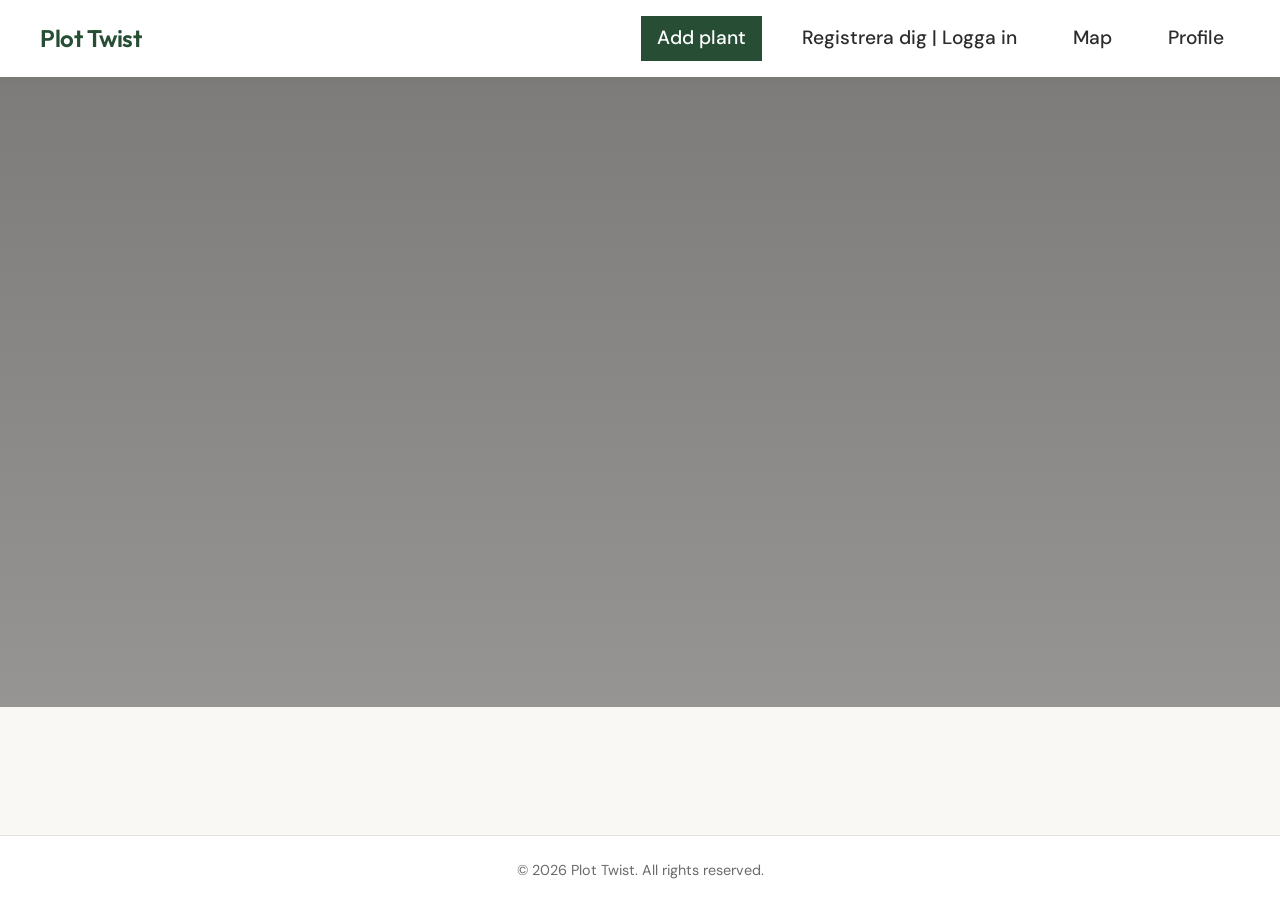
==== index.html @ a6140725 "added CTA button and improve mobile layout" ====
<!DOCTYPE html>
<html lang="en">
  <head>
    <meta charset="UTF-8" />
    <meta name="viewport" content="width=device-width, initial-scale=1.0" />
    <link rel="stylesheet" href="https://cdnjs.cloudflare.com/ajax/libs/font-awesome/6.5.0/css/all.min.css">
    <title>Plot Twist</title>
    <link rel="stylesheet" href="/styles/style.css"/>
    <link rel="stylesheet" href="/styles/index.css"/>
  </head>
  <body>

    <!-- HEADER -->
    <header class="site-header">
      <nav class="nav">
        <a href="index.html" class="logo">Plot Twist</a>
        <input type="checkbox" id="menu-toggle"/>
        <label for="menu-toggle" class="menu-icon">
          <i class="fa-solid fa-bars hamburger"></i>
          <i class="fa-solid fa-xmark close"></i>
        </label>
        <ul class="nav-links">
          <li><a href="/add-plant" class="add-plant">Add plant</a></li>
          <li><a href="/logga in" class="auth-link">Registrera dig | Logga in</a></li>
          <li><a href="/map">Map</a></li>
          <li><a href="/profile">Profile</a></li>
        </ul>
      </nav>
    </header>

    <!-- HERO (full width) -->
    <section class="hero">
    </section>

    <!-- MAIN CONTENT -->
    <main class="main-content">
    </main>

    <!-- FOOTER -->
    <footer class="site-footer">
      <div class="footer-content">
        <p>&copy; 2026 Plot Twist. All rights reserved.</p>
        <div class="footer-links">
        </div>
      </div>
    </footer>

    <!-- PAGE-SPECIFIC JAVASCRIPT -->
    <script type="module" src="./src/scripts/index.js"></script>
  </body>
</html>
---- styles/style.css ----
@import url("https://fonts.googleapis.com/css2?family=DM+Sans:ital,opsz,wght@0,9..40,400;0,9..40,500;0,9..40,600;0,9..40,700;1,9..40,400&family=Outfit:wght@400;500;600;700&display=swap");

:root {
  --font-heading: "Outfit", system-ui, sans-serif;
  --font-body: "DM Sans", system-ui, sans-serif;
  --color-bg: #faf8f5;
  --color-bg-alt: #f0ebe3;
  --color-surface: #ffffff;
  --color-primary: #274e35;
  --color-primary-hover: #36724c;
  --color-accent: #c87023;
  --color-accent-hover: #ff9c45;
  --color-text: #2c2c2c;
  --color-text-muted: #6b6b6b;
  --color-border: #e5e0d8;
  --radius-sm: 8px;
  --radius-md: 12px;
  --radius-lg: 16px;
  --shadow-sm: 0 2px 8px rgba(45, 90, 61, 0.06);
  --shadow-md: 0 4px 16px rgba(45, 90, 61, 0.08);
  --shadow-hover: 0 8px 24px rgba(45, 90, 61, 0.12);
}

* {
  box-sizing: border-box;
}

body {
  margin: 0;
  min-width: 320px;
  min-height: 100vh;
  font-family: var(--font-body);
  color: var(--color-text);
  background-color: var(--color-bg);
  line-height: 1.5;
}

/* Header */
.site-header {
  background: var(--color-surface);
  padding: 1rem 2rem;
  box-shadow: var(--shadow-sm);
  position: sticky;
  top: 0;
  z-index: 100;
}

.site-header nav {
  display: flex;
  justify-content: space-between;
  align-items: center;
  max-width: 1200px;
  margin: 0 auto;
}

.logo {
  font-family: var(--font-heading);
  font-size: 1.5rem;
  font-weight: 600;
  color: var(--color-primary);
  text-decoration: none;
  letter-spacing: -0.02em;
  transition: color 0.2s ease;
}

.logo:hover {
  color: var(--color-primary-hover);
}

#menu-toggle {
  display: none;
}

.menu-icon {
  position: fixed;
  top: 25px;
  right: 15px;
  z-index: 200;
  display: flex;
  align-items: center;
  justify-content: center;
  cursor: pointer;
}

.menu-icon i {
  font-size: 24px;
}

.menu-icon .close {
  display: none;
}

#menu-toggle:checked + .menu-icon .hamburger {
  display: none;
}

#menu-toggle:checked + .menu-icon .close {
  display: block;
}

.nav-links {
  display: none;
  position: fixed;
  top: 68px;
  right: 0;
  width: 100%;
  height: calc(100vh - 68px);
  background: var(--color-surface);
  box-shadow: var(--shadow-md);
  padding-top: 20px;
  list-style: none;
  margin: 0;
  flex-direction: column;
  gap: 1.2rem;
  padding-left: 0;
}

#menu-toggle:checked ~ .nav-links {
  display: flex;
}

.nav-links a {
  text-decoration: none;
  text-align: center;
  color: var(--color-text);
  font-weight: 500;
  font-size: 1.2rem;
  padding: 0.5rem 1rem;
  display: block;
}

.nav-links a:hover {
  background: var(--color-bg-alt);
}

.nav-links a.add-plant {
  background: var(--color-primary);
  color: var(--color-surface);
}

.nav-links a.add-plant:hover {
  background: var(--color-primary-hover);
}

@media (min-width: 768px) {
  .menu-icon {
    display: none;
  }

  .nav-links {
    display: flex !important;
    position: static;
    height: auto;
    width: auto;
    flex-direction: row;
    gap: 1.5rem;
    padding: 0;
    box-shadow: none;
    background: transparent;
  }
}

/* Main Content */
.main-content {
  padding: 2.5rem 2rem;
  max-width: 1200px;
  margin: 0 auto;
}

.main-content h1 {
  font-family: var(--font-heading);
  font-size: 2rem;
  font-weight: 600;
  color: var(--color-text);
  margin: 0 0 1.5rem 0;
  letter-spacing: -0.02em;
}

/* Hero section (homepage) - full width, non-contained */
.hero {
  width: 100%;
  min-height: 70vh;
  display: flex;
  flex-direction: column;
  align-items: center;
  justify-content: center;
  text-align: center;
  padding: 5rem 2rem;
  background-image: linear-gradient(
      rgba(0, 0, 0, 0.5),
      rgba(0, 0, 0, 0.4)
    ),
    url("");
  background-size: cover;
  background-position: center;
  color: #fff;
}

.hero h1 {
  font-family: var(--font-heading);
  font-size: 3rem;
  font-weight: 600;
  margin: 0 0 0.5rem 0;
  letter-spacing: -0.02em;
  color: #fff;
  text-shadow: 0 1px 3px rgba(0, 0, 0, 0.3);
}

.hero p {
  margin: 0;
  font-size: 1.35rem;
  color: rgba(255, 255, 255, 0.95);
  text-shadow: 0 1px 2px rgba(0, 0, 0, 0.25);
}

/* Products grid */
#products {
  display: grid;
  grid-template-columns: repeat(auto-fill, minmax(240px, 1fr));
  gap: 1.5rem;
}

.product-card {
  background: var(--color-surface);
  border-radius: var(--radius-md);
  overflow: hidden;
  box-shadow: var(--shadow-sm);
  border: 1px solid var(--color-border);
  transition: box-shadow 0.25s ease, transform 0.2s ease;
  display: flex;
  flex-direction: column;
}

.product-card:hover {
  box-shadow: var(--shadow-hover);
  transform: translateY(-2px);
}

.product-card__image {
  width: 100%;
  aspect-ratio: 1;
  object-fit: cover;
  background: var(--color-bg-alt);
}

.product-card__image-placeholder {
  width: 100%;
  aspect-ratio: 1;
  background: linear-gradient(135deg, var(--color-bg-alt) 0%, #e5e0d8 100%);
  display: flex;
  align-items: center;
  justify-content: center;
  font-size: 2.5rem;
  color: var(--color-border);
}

.product-card__body {
  padding: 1.25rem;
  flex: 1;
  display: flex;
  flex-direction: column;
}

.product-card h3 {
  font-family: var(--font-heading);
  font-size: 1.1rem;
  font-weight: 600;
  margin: 0 0 0.5rem 0;
  color: var(--color-text);
  line-height: 1.3;
}

.product-card__price {
  font-size: 1.25rem;
  font-weight: 600;
  color: var(--color-primary);
  margin: 0 0 1rem 0;
}

.add-to-cart-btn {
  margin-top: auto;
  background: var(--color-primary);
  color: white;
  border: none;
  padding: 0.65rem 1.25rem;
  border-radius: var(--radius-sm);
  font-family: var(--font-body);
  font-weight: 600;
  font-size: 0.9rem;
  cursor: pointer;
  transition: background 0.2s ease;
}

.add-to-cart-btn:hover {
  background: var(--color-primary-hover);
}

/* Loading / empty / error states */
#products > p {
  grid-column: 1 / -1;
  text-align: center;
  padding: 3rem 2rem;
  color: var(--color-text-muted);
  font-size: 1.05rem;
}

/* Register / Login forms */
.register-wrapper,
.login-wrapper {
  max-width: 420px;
  margin: 0 auto;
}

.register-form,
.login-form {
  background: var(--color-surface);
  padding: 2rem;
  border-radius: var(--radius-md);
  box-shadow: var(--shadow-md);
  border: 1px solid var(--color-border);
}

.form-group {
  display: flex;
  flex-direction: column;
  gap: 0.4rem;
  margin-bottom: 1.25rem;
}

.form-group label {
  font-weight: 500;
  font-size: 0.9rem;
  color: var(--color-text);
}

.form-group input {
  padding: 0.75rem 1rem;
  border: 1px solid var(--color-border);
  border-radius: var(--radius-sm);
  font-family: var(--font-body);
  font-size: 1rem;
  transition: border-color 0.2s ease, box-shadow 0.2s ease;
}

.form-group input:focus {
  outline: none;
  border-color: var(--color-primary);
  box-shadow: 0 0 0 3px rgba(45, 90, 61, 0.15);
}

.register-form button[type="submit"],
.login-form button[type="submit"] {
  width: 100%;
  background: var(--color-primary);
  color: white;
  border: none;
  padding: 0.85rem 1.5rem;
  border-radius: var(--radius-sm);
  font-family: var(--font-body);
  font-weight: 600;
  font-size: 1rem;
  cursor: pointer;
  transition: background 0.2s ease;
}

.register-form button[type="submit"]:hover,
.login-form button[type="submit"]:hover {
  background: var(--color-primary-hover);
}

/* Footer */
.site-footer {
  background: var(--color-surface);
  padding: 1.5rem 2rem;
  margin-top: 3rem;
  border-top: 1px solid var(--color-border);
}

.footer-content {
  max-width: 1200px;
  margin: 0 auto;
  text-align: center;
}

.footer-content p {
  margin: 0 0 0.75rem 0;
  color: var(--color-text-muted);
  font-size: 0.9rem;
}

.footer-links {
  display: flex;
  gap: 1.5rem;
  justify-content: center;
}

.footer-links a {
  text-decoration: none;
  color: var(--color-text-muted);
  font-size: 0.9rem;
  transition: color 0.2s ease;
}

.footer-links a:hover {
  color: var(--color-primary);
}
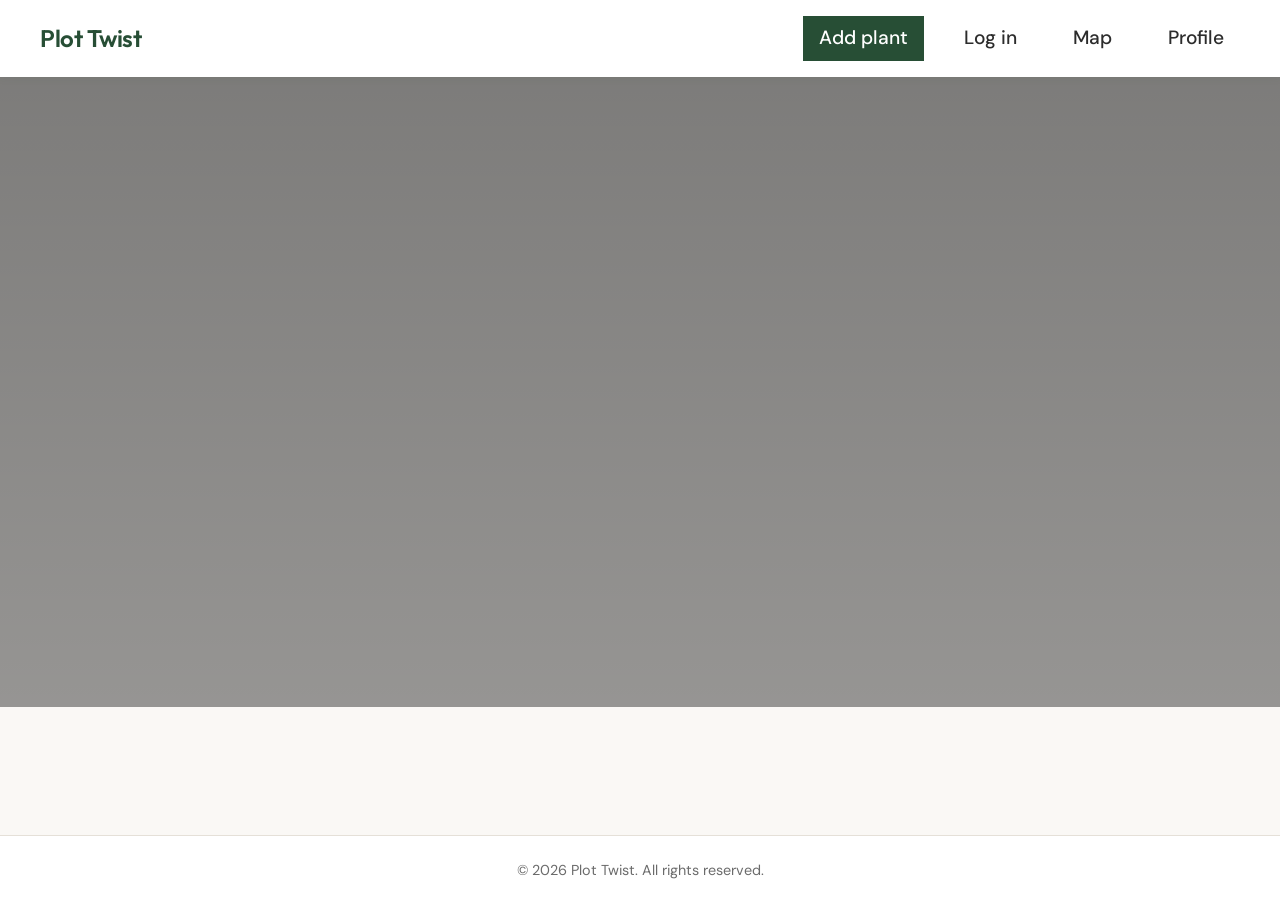
==== commit 6b950748: "add responsive styling for auth page" ====
--- a/index.html
+++ b/index.html
@@ -21,7 +21,7 @@
         </label>
         <ul class="nav-links">
           <li><a href="/add-plant" class="add-plant">Add plant</a></li>
-          <li><a href="/logga in" class="auth-link">Registrera dig | Logga in</a></li>
+          <li><a href="/auth.html">Log in</a></li>
           <li><a href="/map">Map</a></li>
           <li><a href="/profile">Profile</a></li>
         </ul>
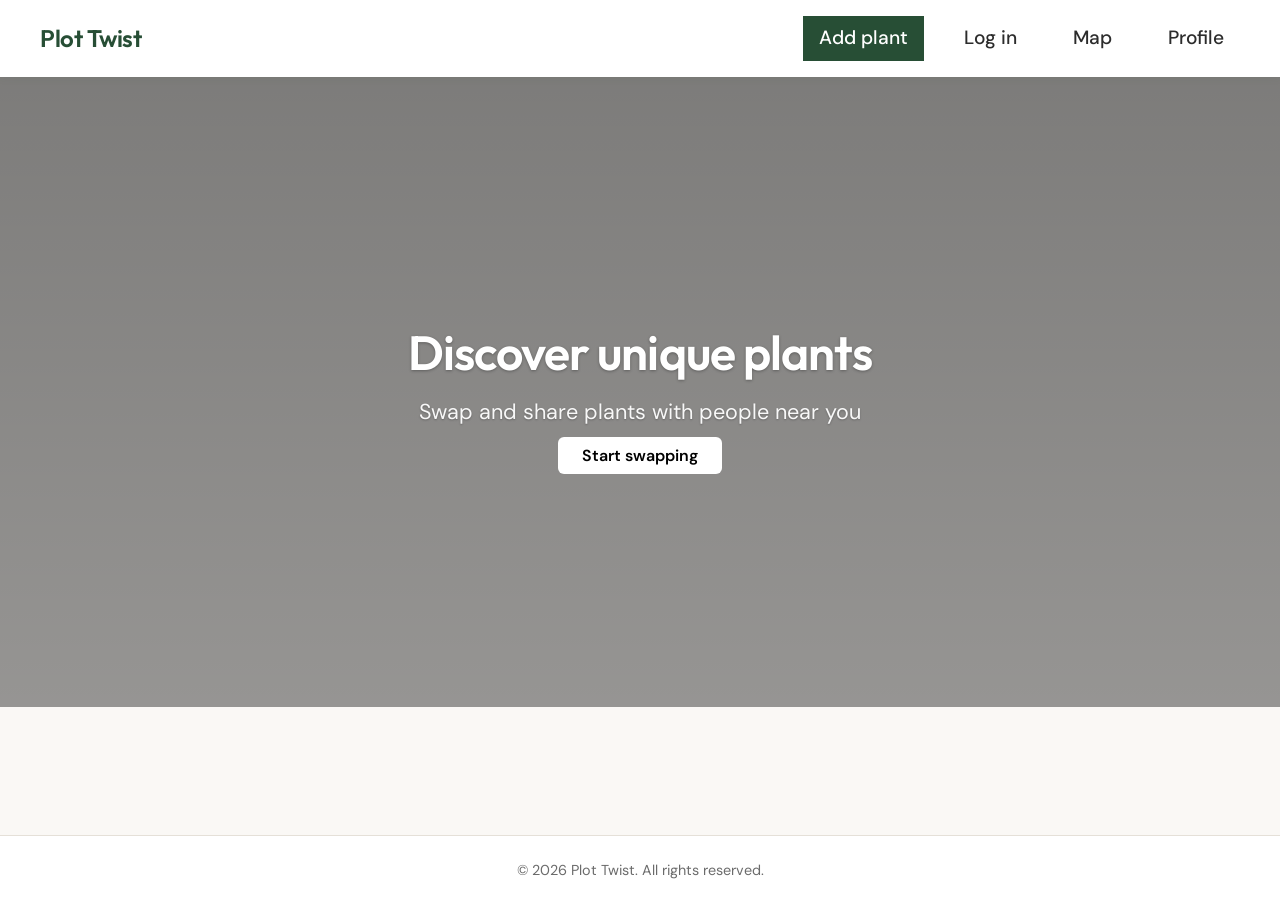
==== commit 820291b5: "Merge pull request #5 from jkatariina/feature/hero-section Feature/hero section" ====
--- a/index.html
+++ b/index.html
@@ -28,13 +28,18 @@
       </nav>
     </header>
 
-    <!-- HERO (full width) -->
-    <section class="hero">
-    </section>
+      <!-- HERO (full width) -->
+      <section class="hero">
+         <div class="hero-content">
+            <h1>Discover unique plants</h1>
+            <p>Swap and share plants with people near you</p>
+            <a href="/map" class="hero-btn">Start swapping</a>
+          </div>
+      </section>
 
-    <!-- MAIN CONTENT -->
-    <main class="main-content">
-    </main>
+      <!-- MAIN CONTENT -->
+      <main class="main-content">
+      </main>
 
     <!-- FOOTER -->
     <footer class="site-footer">
--- a/styles/style.css
+++ b/styles/style.css
@@ -190,7 +190,7 @@
       rgba(0, 0, 0, 0.5),
       rgba(0, 0, 0, 0.4)
     ),
-    url("");
+    url("https://images.unsplash.com/photo-1501004318641-b39e6451bec6");
   background-size: cover;
   background-position: center;
   color: #fff;
@@ -208,9 +208,45 @@
 
 .hero p {
   margin: 0;
+  margin-bottom: 1rem;
   font-size: 1.35rem;
   color: rgba(255, 255, 255, 0.95);
   text-shadow: 0 1px 2px rgba(0, 0, 0, 0.25);
+}
+
+.hero-btn {
+  margin-top: 2.5rem;
+  padding: 0.5rem 1.5rem;
+  background: white;
+  color: black;
+  text-decoration: none;
+  border-radius: 6px;
+  font-weight: 600;
+  transition: 0.2s ease;
+}
+
+.hero-btn:hover {
+  background: #eaeaea;
+}
+
+@media (max-width: 768px) {
+  .hero {
+    min-height: 60vh;
+    padding: 3rem 1rem;
+  }
+
+  .hero h1 {
+    font-size: 2rem;
+  }
+
+  .hero p {
+    font-size: 1rem;
+  }
+
+  .hero-btn {
+    font-size: 1rem;
+    padding: 0.7rem 1.2rem;
+  }
 }
 
 /* Products grid */
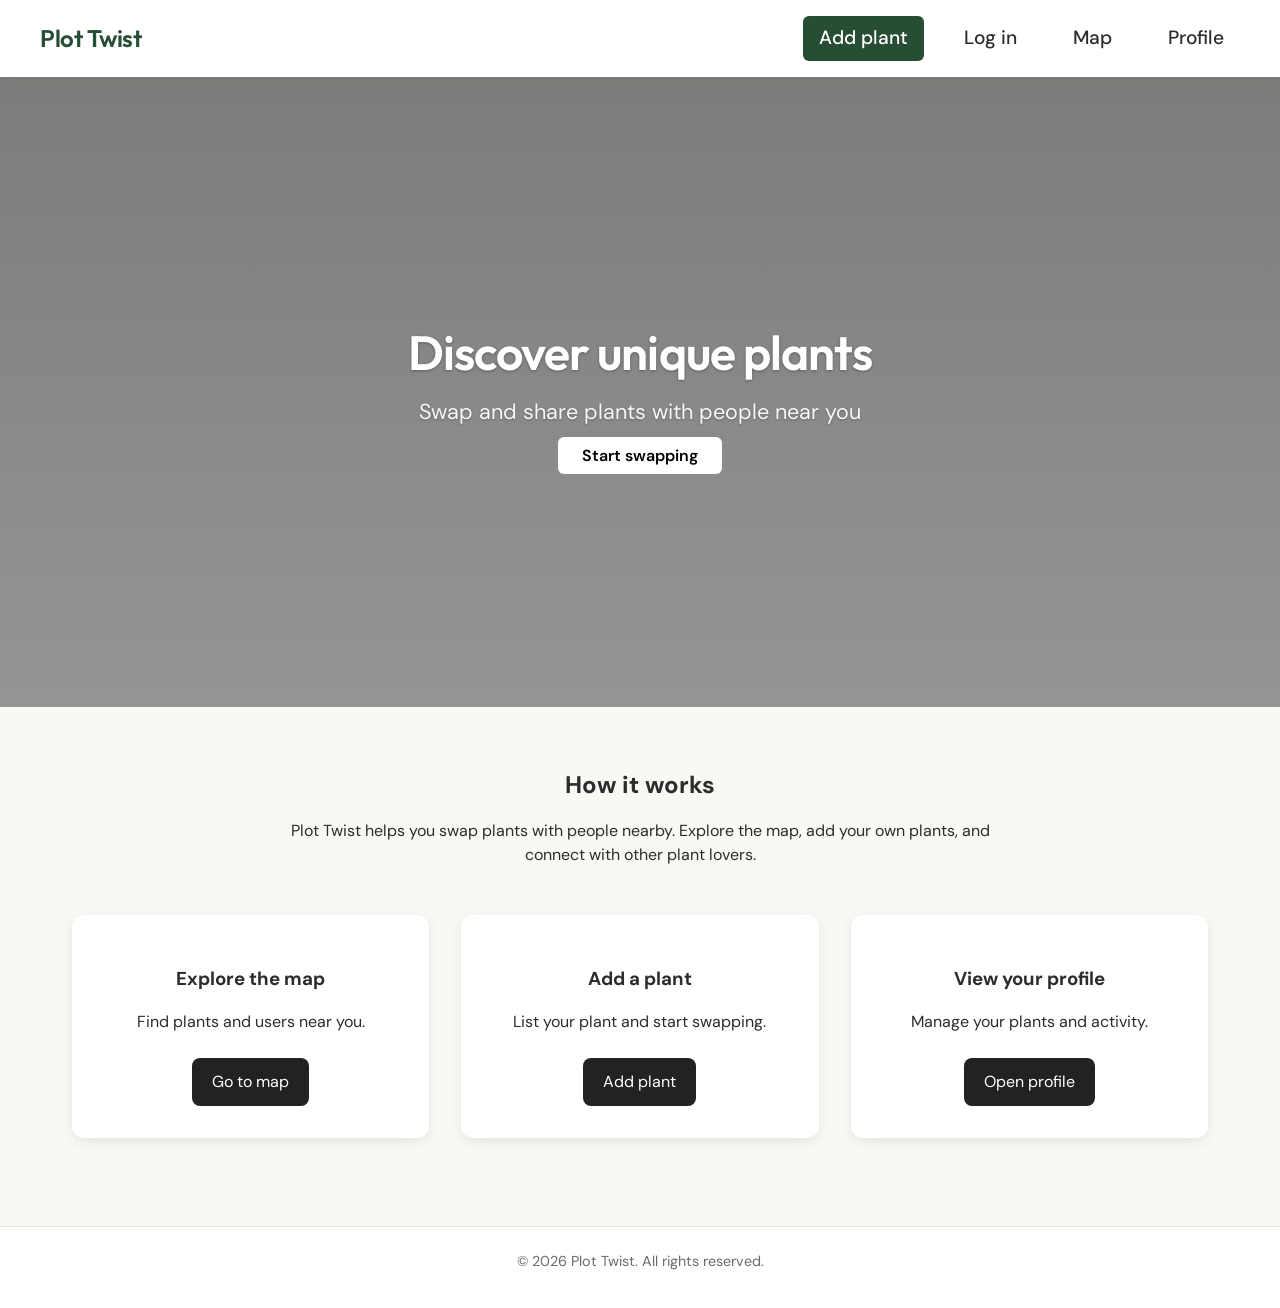
==== commit 1cebde86: "merge develop into feature/profile" ====
--- a/index.html
+++ b/index.html
@@ -21,25 +21,52 @@
         </label>
         <ul class="nav-links">
           <li><a href="/add-plant" class="add-plant">Add plant</a></li>
-          <li><a href="/auth.html">Log in</a></li>
+          <li><a href="/login.html">Log in</a></li>
           <li><a href="/map">Map</a></li>
-          <li><a href="/profile">Profile</a></li>
+          <li><a href="/profile.html">Profile</a></li>
         </ul>
       </nav>
     </header>
 
       <!-- HERO (full width) -->
       <section class="hero">
-         <div class="hero-content">
-            <h1>Discover unique plants</h1>
-            <p>Swap and share plants with people near you</p>
-            <a href="/map" class="hero-btn">Start swapping</a>
-          </div>
+        <div class="hero-content">
+          <h1>Discover unique plants</h1>
+          <p>Swap and share plants with people near you</p>
+          <a href="/map" class="hero-btn">Start swapping</a>
+        </div>
       </section>
 
       <!-- MAIN CONTENT -->
-      <main class="main-content">
-      </main>
+    <main class="main-content">
+      <section class="intro">
+        <h2>How it works</h2>
+        <p>
+      Plot Twist helps you swap plants with people nearby. Explore the map,
+      add your own plants, and connect with other plant lovers.
+        </p>
+      </section>
+
+<section class="feature-grid">
+        <article class="feature-card">
+          <h3>Explore the map</h3>
+          <p>Find plants and users near you.</p>
+      <a href="/map" class="feature-btn">Go to map</a>
+    </article>
+
+    <article class="feature-card">
+      <h3>Add a plant</h3>
+      <p>List your plant and start swapping.</p>
+      <a href="/add-plant" class="feature-btn">Add plant</a>
+    </article>
+
+    <article class="feature-card">
+      <h3>View your profile</h3>
+      <p>Manage your plants and activity.</p>
+      <a href="/profile" class="feature-btn">Open profile</a>
+    </article>
+</section>
+</main>
 
     <!-- FOOTER -->
     <footer class="site-footer">
--- a/styles/style.css
+++ b/styles/style.css
@@ -136,6 +136,8 @@
 .nav-links a.add-plant {
   background: var(--color-primary);
   color: var(--color-surface);
+  border-radius: 6px;
+  
 }
 
 .nav-links a.add-plant:hover {
@@ -174,6 +176,62 @@
   color: var(--color-text);
   margin: 0 0 1.5rem 0;
   letter-spacing: -0.02em;
+}
+
+.intro {
+  text-align: center;
+  margin-bottom: 3rem;
+}
+
+.intro h2 {
+  margin-bottom: 1rem;
+}
+
+.intro p {
+  max-width: 700px;
+  margin: 0 auto;
+}
+
+.feature-grid {
+  display: grid;
+  grid-template-columns: repeat(3, 1fr);
+  gap: 2rem;
+}
+
+.feature-card {
+  background: #fff;
+  padding: 2rem;
+  border-radius: 12px;
+  text-align: center;
+  box-shadow: 0 4px 12px rgba(0, 0, 0, 0.08);
+}
+
+.feature-card h3 {
+  margin-bottom: 1rem;
+}
+
+.feature-card p {
+  margin-bottom: 1.5rem;
+}
+
+.feature-card:hover {
+  transform: translateY(-5px);
+  transition: 0.2s ease;
+} 
+
+.feature-btn {
+  display: inline-block;
+  padding: 0.75rem 1.25rem;
+  background: #222;
+  color: #fff;
+  text-decoration: none;
+  border-radius: 8px;
+}
+
+@media (max-width: 768px) {
+  .feature-grid {
+    grid-template-columns: 1fr;
+  }
 }
 
 /* Hero section (homepage) - full width, non-contained */
@@ -440,3 +498,107 @@
 .footer-links a:hover {
   color: var(--color-primary);
 }
+
+.profile {
+  max-width: 1000px;
+  margin: 0 auto;
+  padding: 4rem 2rem;
+}
+
+.profile h1 {
+  text-align: center;
+  margin-bottom: 3rem;
+}
+
+.user-info,
+.user-plants {
+  background: #fff;
+  padding: 2rem;
+  border-radius: 12px;
+  margin-bottom: 2rem;
+  box-shadow: 0 4px 12px rgba(0, 0, 0, 0.05);
+}
+
+.user-info h2,
+.user-plants h2 {
+  margin-bottom: 1rem;
+}
+
+.plant-card {
+  padding: 1rem;
+  border-radius: 8px;
+  background: #f5f5f5;
+  margin-top: 1rem;
+}
+.profile-header {
+  display: flex;
+  justify-content: space-between;
+  align-items: center;
+  margin-bottom: 2rem;
+}
+
+.profile-left {
+  display: flex;
+  align-items: center;
+  gap: 1rem;
+}
+
+.avatar {
+  width: 80px;
+  height: 80px;
+  border-radius: 12px;
+}
+
+.add-btn {
+  padding: 0.7rem 1.2rem;
+  background: #1e3d2f;
+  color: white;
+  border: none;
+  border-radius: 8px;
+}
+
+.profile-grid {
+  display: grid;
+  grid-template-columns: 1fr 2fr;
+  gap: 2rem;
+}
+
+.profile-plants,
+.profile-activity {
+  background: white;
+  padding: 1.5rem;
+  border-radius: 12px;
+}
+
+.activity-card {
+  background: #f5f5f5;
+  padding: 1rem;
+  border-radius: 8px;
+  margin-top: 1rem;
+}
+
+@media (max-width: 768px) {
+  .profile-grid {
+    grid-template-columns: 1fr;
+  }
+}
+
+.profile-meta h1 {
+  margin-bottom: 0.75rem;
+}
+
+.profile-badges {
+  display: flex;
+  gap: 0.75rem;
+  flex-wrap: wrap;
+}
+
+.badge {
+  display: inline-block;
+  background: #dceccf;
+  color: #2f4f2f;
+  padding: 0.45rem 0.8rem;
+  border-radius: 999px;
+  font-size: 0.9rem;
+  font-weight: 600;
+}
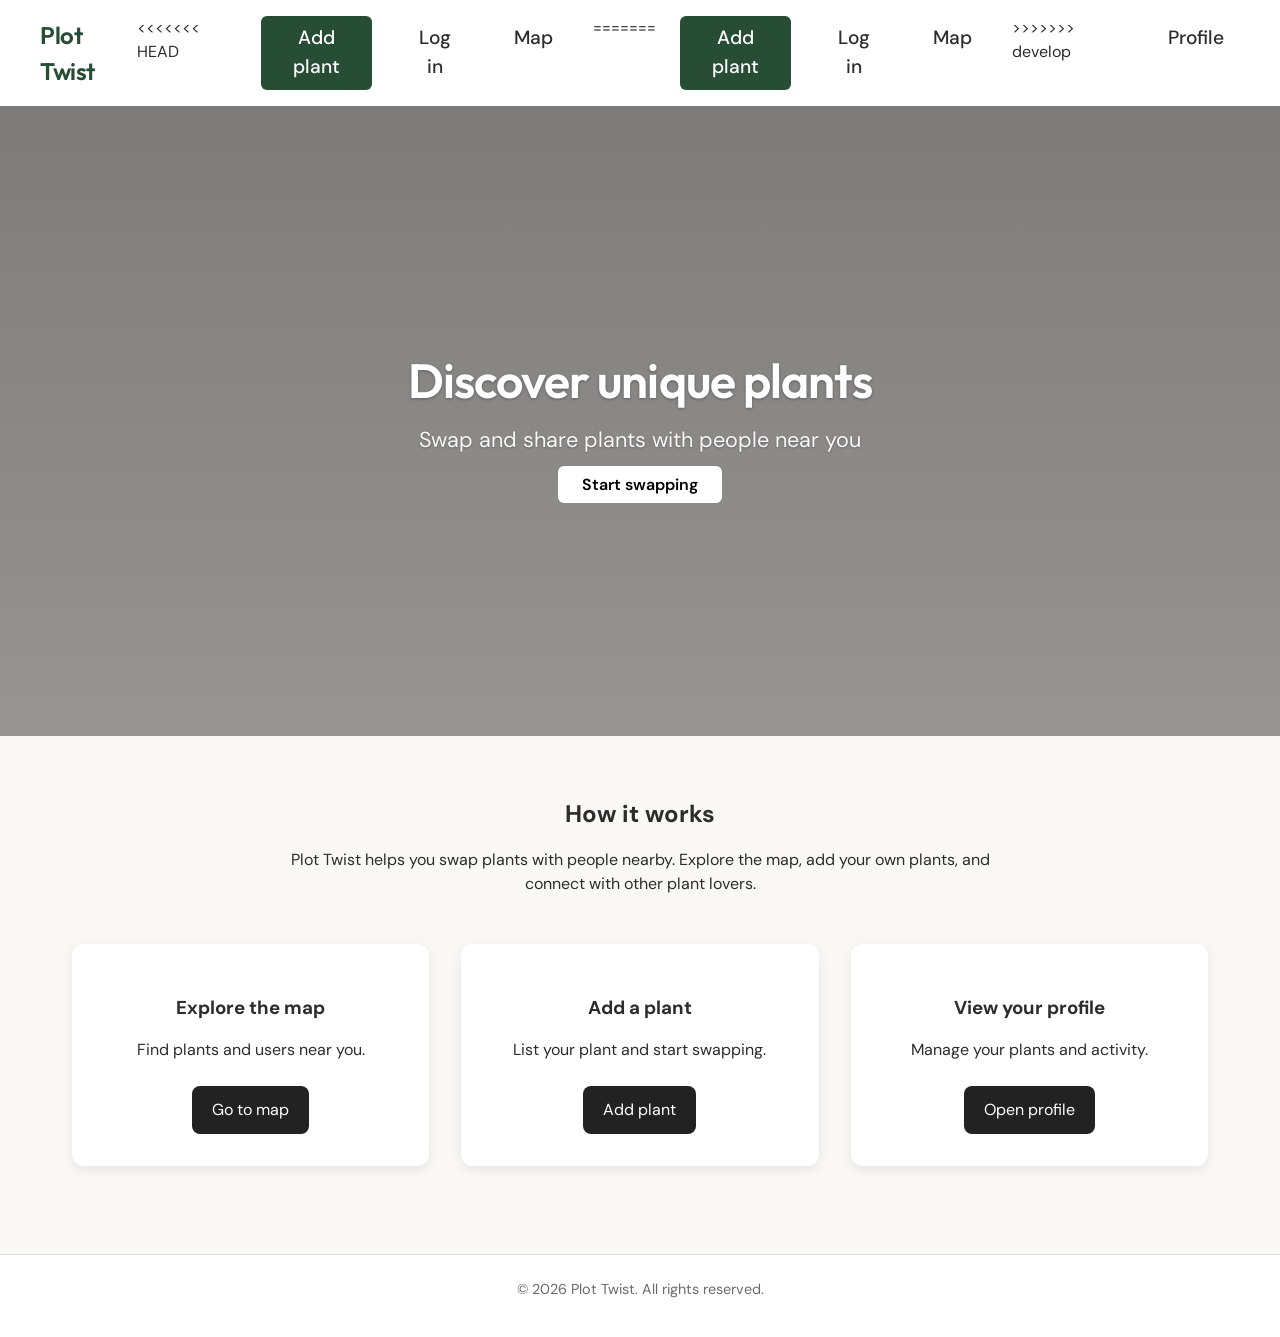
==== commit effc51d8: "resolve merge conflict" ====
--- a/index.html
+++ b/index.html
@@ -20,9 +20,15 @@
           <i class="fa-solid fa-xmark close"></i>
         </label>
         <ul class="nav-links">
+<<<<<<< HEAD
           <li><a href="/add-plant" class="add-plant">Add plant</a></li>
           <li><a href="/login.html">Log in</a></li>
           <li><a href="/map">Map</a></li>
+=======
+          <li><a href="/add-plant.html" class="add-plant">Add plant</a></li>
+          <li><a href="/login.html" class="auth-link" id="authLink">Log in</a></li>
+          <li><a href="/map.html">Map</a></li>
+>>>>>>> develop
           <li><a href="/profile.html">Profile</a></li>
         </ul>
       </nav>
@@ -33,7 +39,7 @@
         <div class="hero-content">
           <h1>Discover unique plants</h1>
           <p>Swap and share plants with people near you</p>
-          <a href="/map" class="hero-btn">Start swapping</a>
+          <a href="/map.html" class="hero-btn">Start swapping</a>
         </div>
       </section>
 
@@ -51,19 +57,19 @@
         <article class="feature-card">
           <h3>Explore the map</h3>
           <p>Find plants and users near you.</p>
-      <a href="/map" class="feature-btn">Go to map</a>
+      <a href="/map.html" class="feature-btn">Go to map</a>
     </article>
 
     <article class="feature-card">
       <h3>Add a plant</h3>
       <p>List your plant and start swapping.</p>
-      <a href="/add-plant" class="feature-btn">Add plant</a>
+      <a href="/add-plant.html" class="feature-btn">Add plant</a>
     </article>
 
     <article class="feature-card">
       <h3>View your profile</h3>
       <p>Manage your plants and activity.</p>
-      <a href="/profile" class="feature-btn">Open profile</a>
+      <a href="/profile.html" class="feature-btn">Open profile</a>
     </article>
 </section>
 </main>
@@ -79,5 +85,6 @@
 
     <!-- PAGE-SPECIFIC JAVASCRIPT -->
     <script type="module" src="./src/scripts/index.js"></script>
+    <script type="module" src="./src/scripts/navbar.js"></script>
   </body>
 </html>
--- a/styles/style.css
+++ b/styles/style.css
@@ -131,6 +131,7 @@
 
 .nav-links a:hover {
   background: var(--color-bg-alt);
+  border-radius: 8px;
 }
 
 .nav-links a.add-plant {
@@ -499,106 +500,3 @@
   color: var(--color-primary);
 }
 
-.profile {
-  max-width: 1000px;
-  margin: 0 auto;
-  padding: 4rem 2rem;
-}
-
-.profile h1 {
-  text-align: center;
-  margin-bottom: 3rem;
-}
-
-.user-info,
-.user-plants {
-  background: #fff;
-  padding: 2rem;
-  border-radius: 12px;
-  margin-bottom: 2rem;
-  box-shadow: 0 4px 12px rgba(0, 0, 0, 0.05);
-}
-
-.user-info h2,
-.user-plants h2 {
-  margin-bottom: 1rem;
-}
-
-.plant-card {
-  padding: 1rem;
-  border-radius: 8px;
-  background: #f5f5f5;
-  margin-top: 1rem;
-}
-.profile-header {
-  display: flex;
-  justify-content: space-between;
-  align-items: center;
-  margin-bottom: 2rem;
-}
-
-.profile-left {
-  display: flex;
-  align-items: center;
-  gap: 1rem;
-}
-
-.avatar {
-  width: 80px;
-  height: 80px;
-  border-radius: 12px;
-}
-
-.add-btn {
-  padding: 0.7rem 1.2rem;
-  background: #1e3d2f;
-  color: white;
-  border: none;
-  border-radius: 8px;
-}
-
-.profile-grid {
-  display: grid;
-  grid-template-columns: 1fr 2fr;
-  gap: 2rem;
-}
-
-.profile-plants,
-.profile-activity {
-  background: white;
-  padding: 1.5rem;
-  border-radius: 12px;
-}
-
-.activity-card {
-  background: #f5f5f5;
-  padding: 1rem;
-  border-radius: 8px;
-  margin-top: 1rem;
-}
-
-@media (max-width: 768px) {
-  .profile-grid {
-    grid-template-columns: 1fr;
-  }
-}
-
-.profile-meta h1 {
-  margin-bottom: 0.75rem;
-}
-
-.profile-badges {
-  display: flex;
-  gap: 0.75rem;
-  flex-wrap: wrap;
-}
-
-.badge {
-  display: inline-block;
-  background: #dceccf;
-  color: #2f4f2f;
-  padding: 0.45rem 0.8rem;
-  border-radius: 999px;
-  font-size: 0.9rem;
-  font-weight: 600;
-}
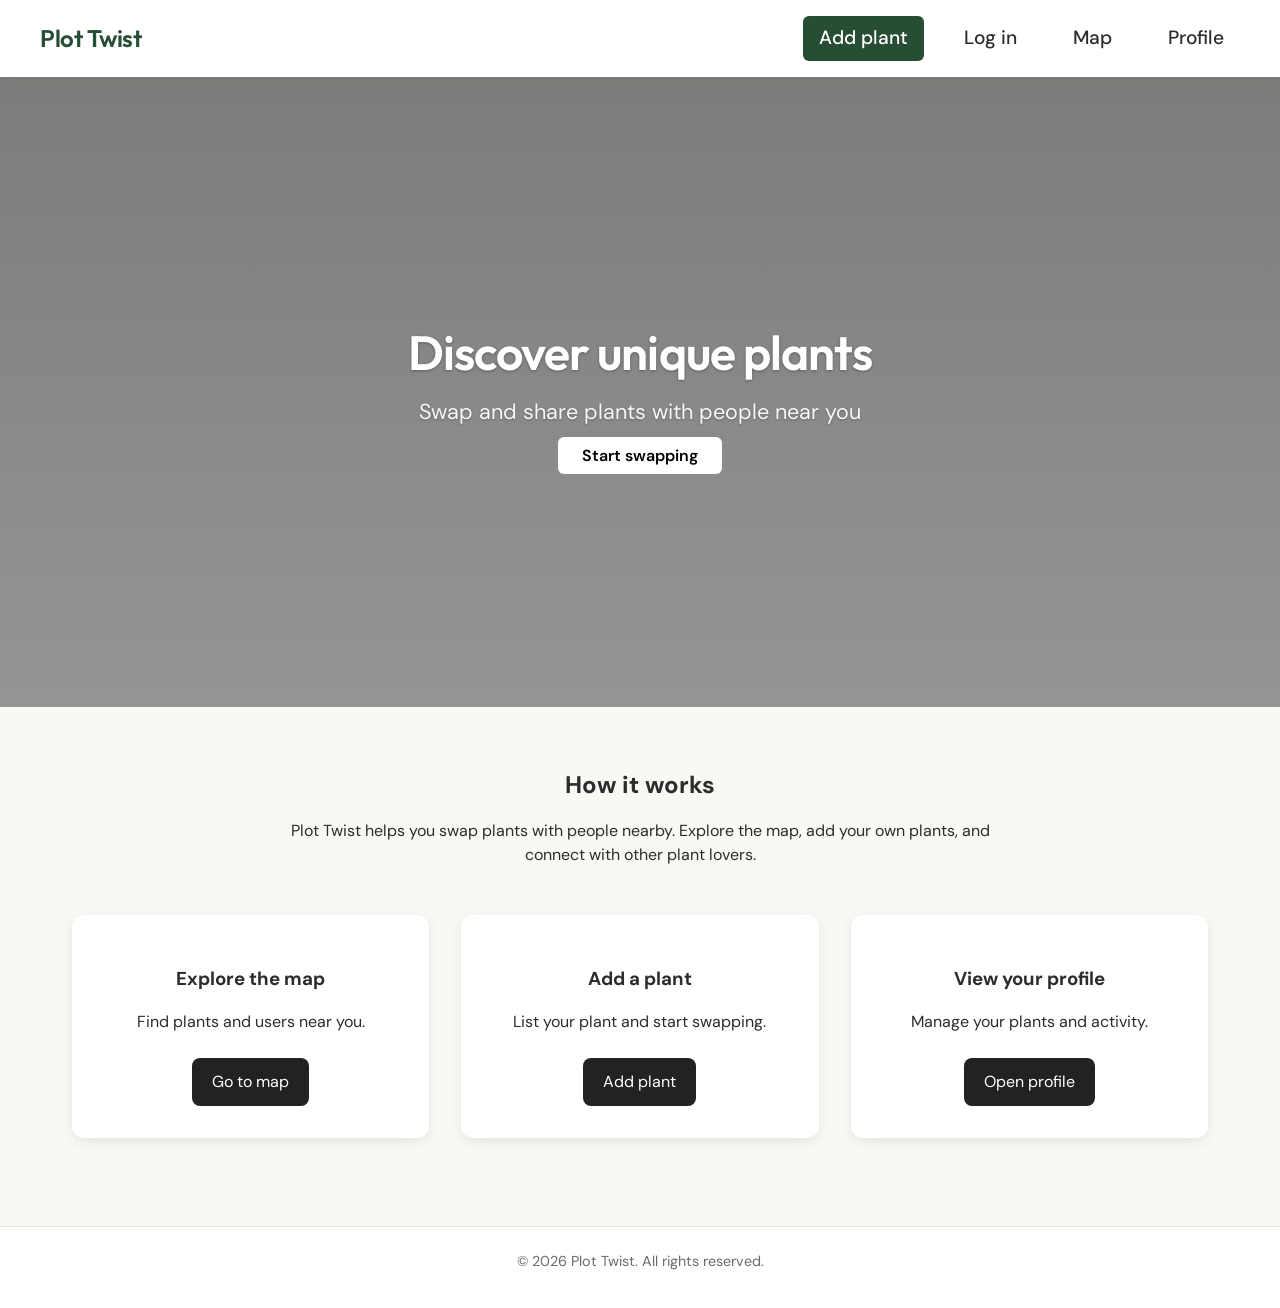
==== commit ac1af893: "Fixed broken merge" ====
--- a/index.html
+++ b/index.html
@@ -20,15 +20,9 @@
           <i class="fa-solid fa-xmark close"></i>
         </label>
         <ul class="nav-links">
-<<<<<<< HEAD
-          <li><a href="/add-plant" class="add-plant">Add plant</a></li>
-          <li><a href="/login.html">Log in</a></li>
-          <li><a href="/map">Map</a></li>
-=======
           <li><a href="/add-plant.html" class="add-plant">Add plant</a></li>
           <li><a href="/login.html" class="auth-link" id="authLink">Log in</a></li>
           <li><a href="/map.html">Map</a></li>
->>>>>>> develop
           <li><a href="/profile.html">Profile</a></li>
         </ul>
       </nav>
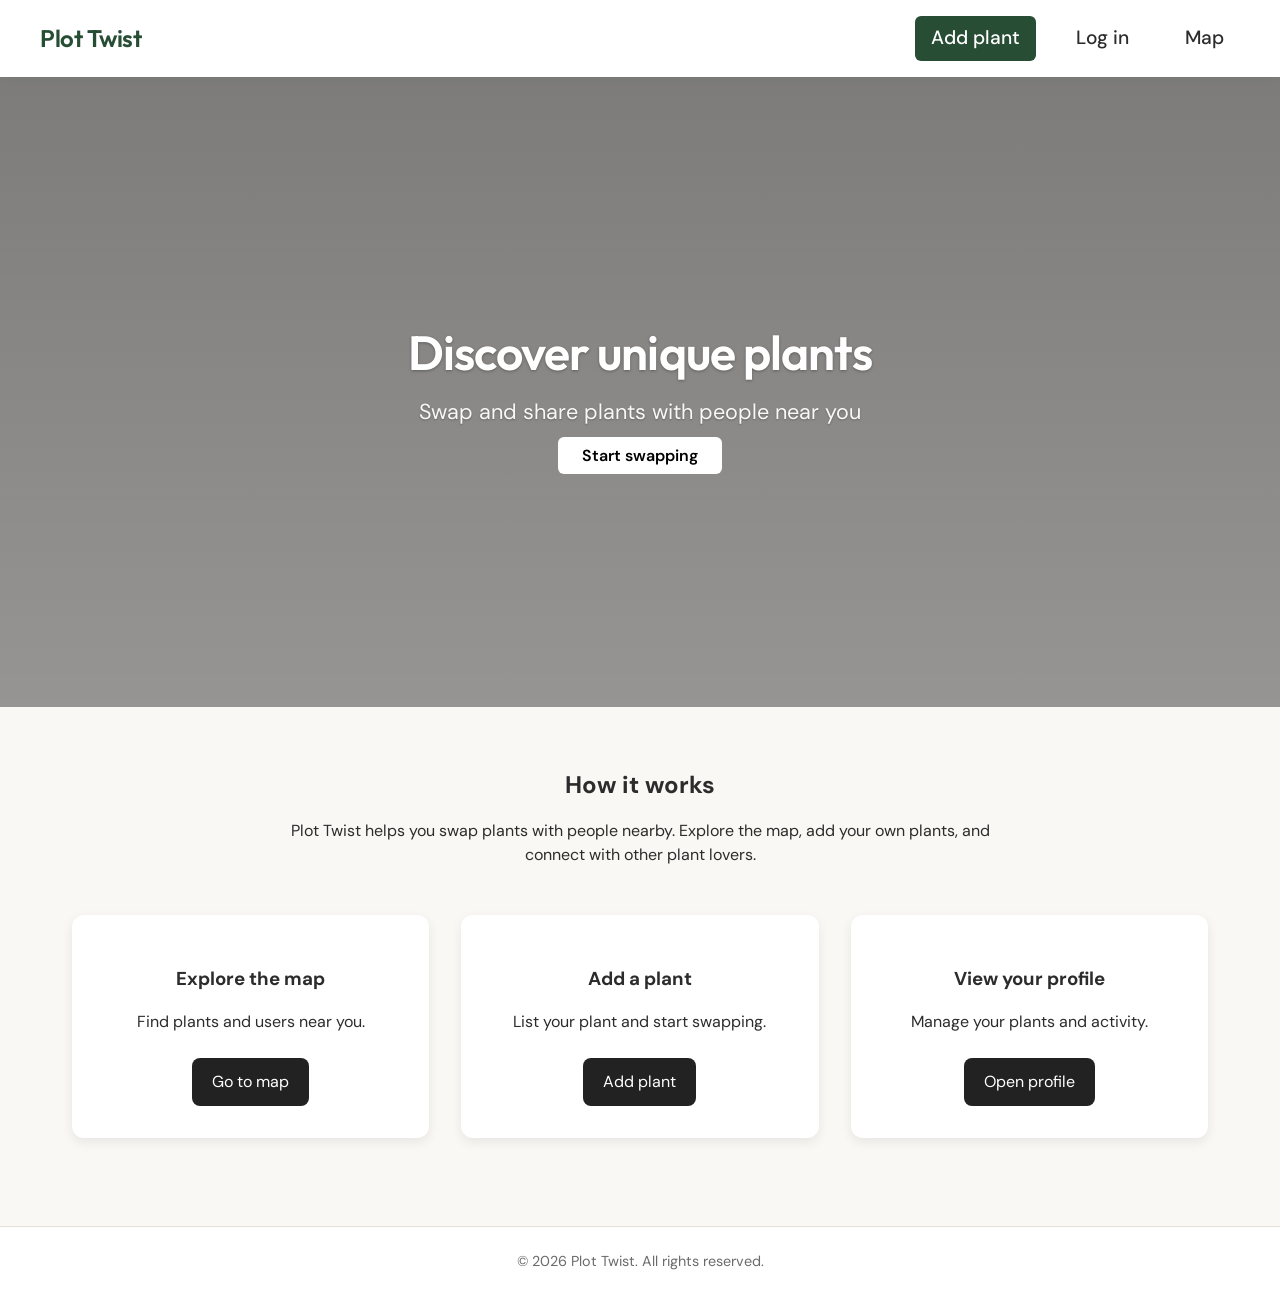
==== commit cbf1b206: "hide profile link when user is logged out" ====
--- a/index.html
+++ b/index.html
@@ -21,9 +21,11 @@
         </label>
         <ul class="nav-links">
           <li><a href="/add-plant.html" class="add-plant">Add plant</a></li>
-          <li><a href="/login.html" class="auth-link" id="authLink">Log in</a></li>
+          <li id="loginItem"><a href="/login.html">Log in</a></li>
           <li><a href="/map.html">Map</a></li>
-          <li><a href="/profile.html">Profile</a></li>
+          <!-- <li class="account-item" id="accountItem"><a href="/register.html">Create new acount</a></li> -->
+          <li class="profile-item" id="profileItem"><a href="/profile.html">Profile</a></li>
+          <li class="logout-item" id="logoutItem"><a href="/index.html" id="logoutBtn">Log out</a>
         </ul>
       </nav>
     </header>
--- a/styles/style.css
+++ b/styles/style.css
@@ -145,6 +145,10 @@
   background: var(--color-primary-hover);
 }
 
+.logout-item {
+  display: none;
+}
+
 @media (min-width: 768px) {
   .menu-icon {
     display: none;
